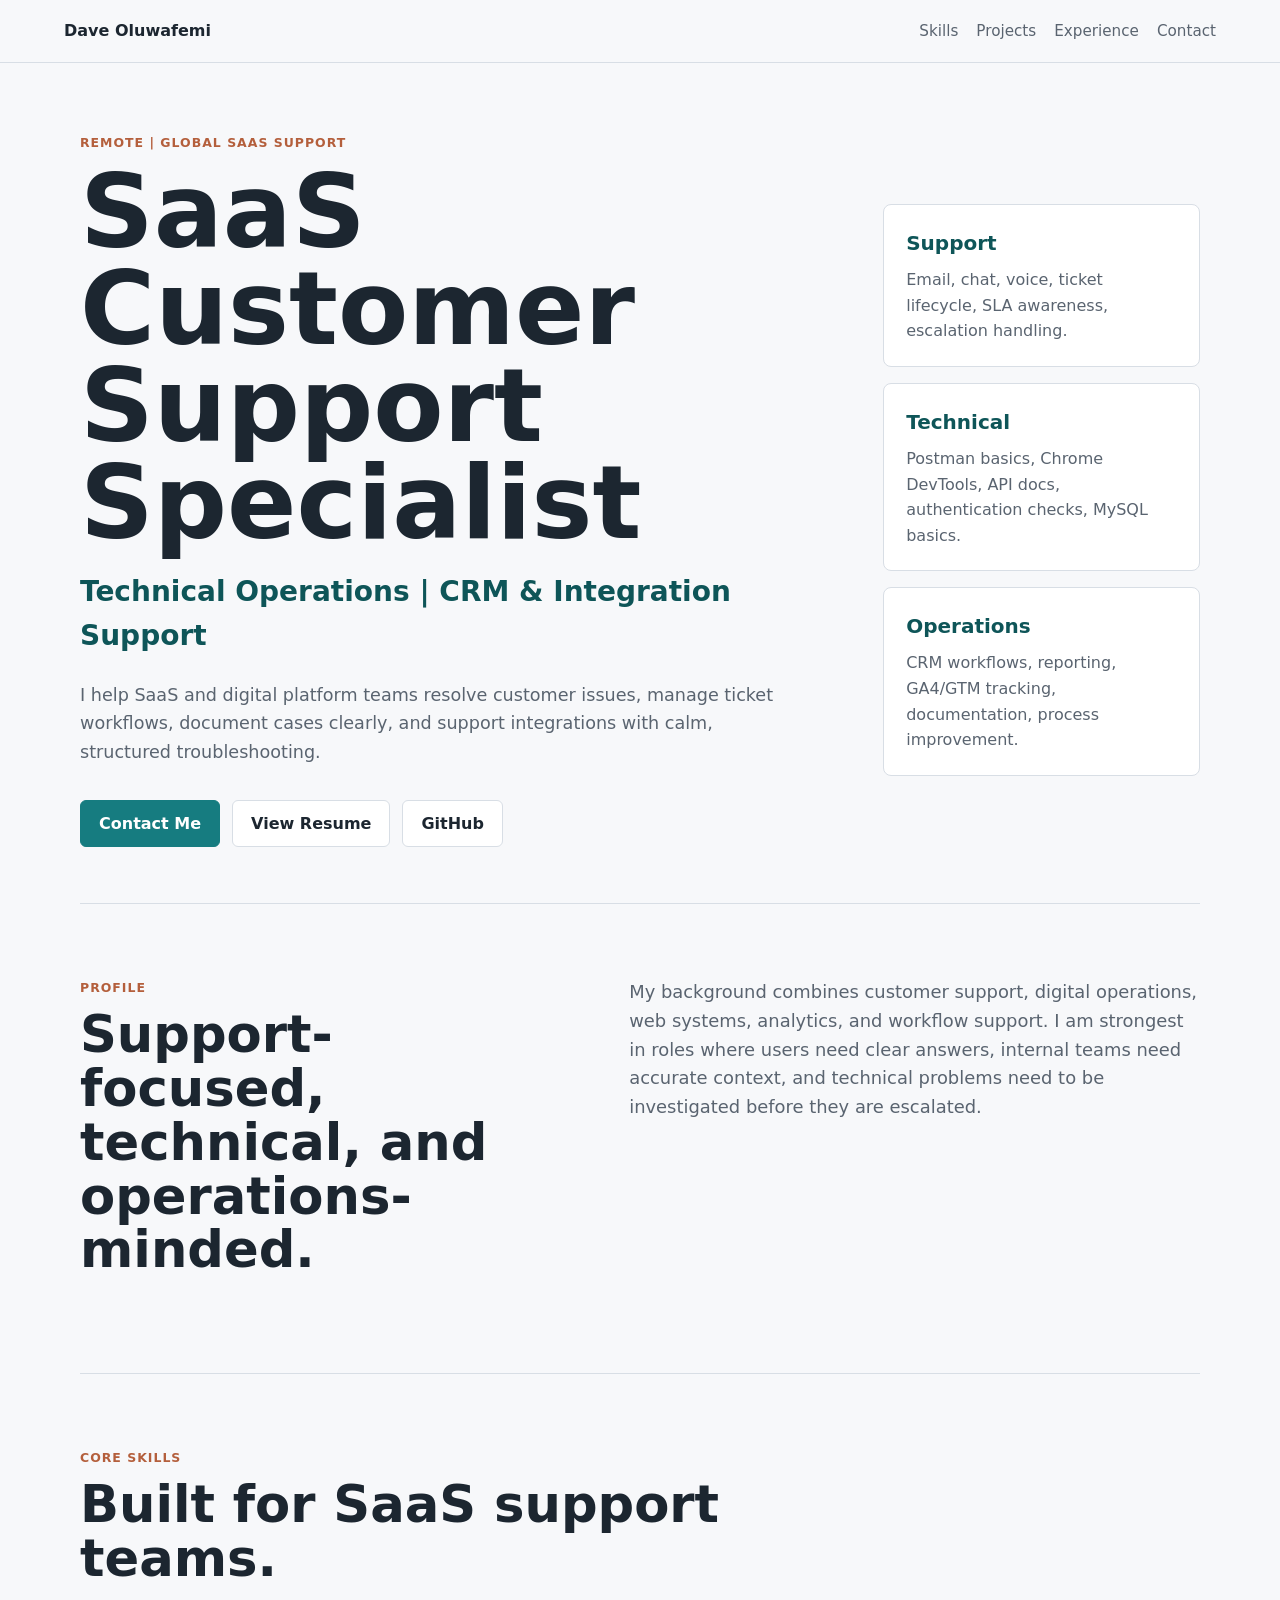
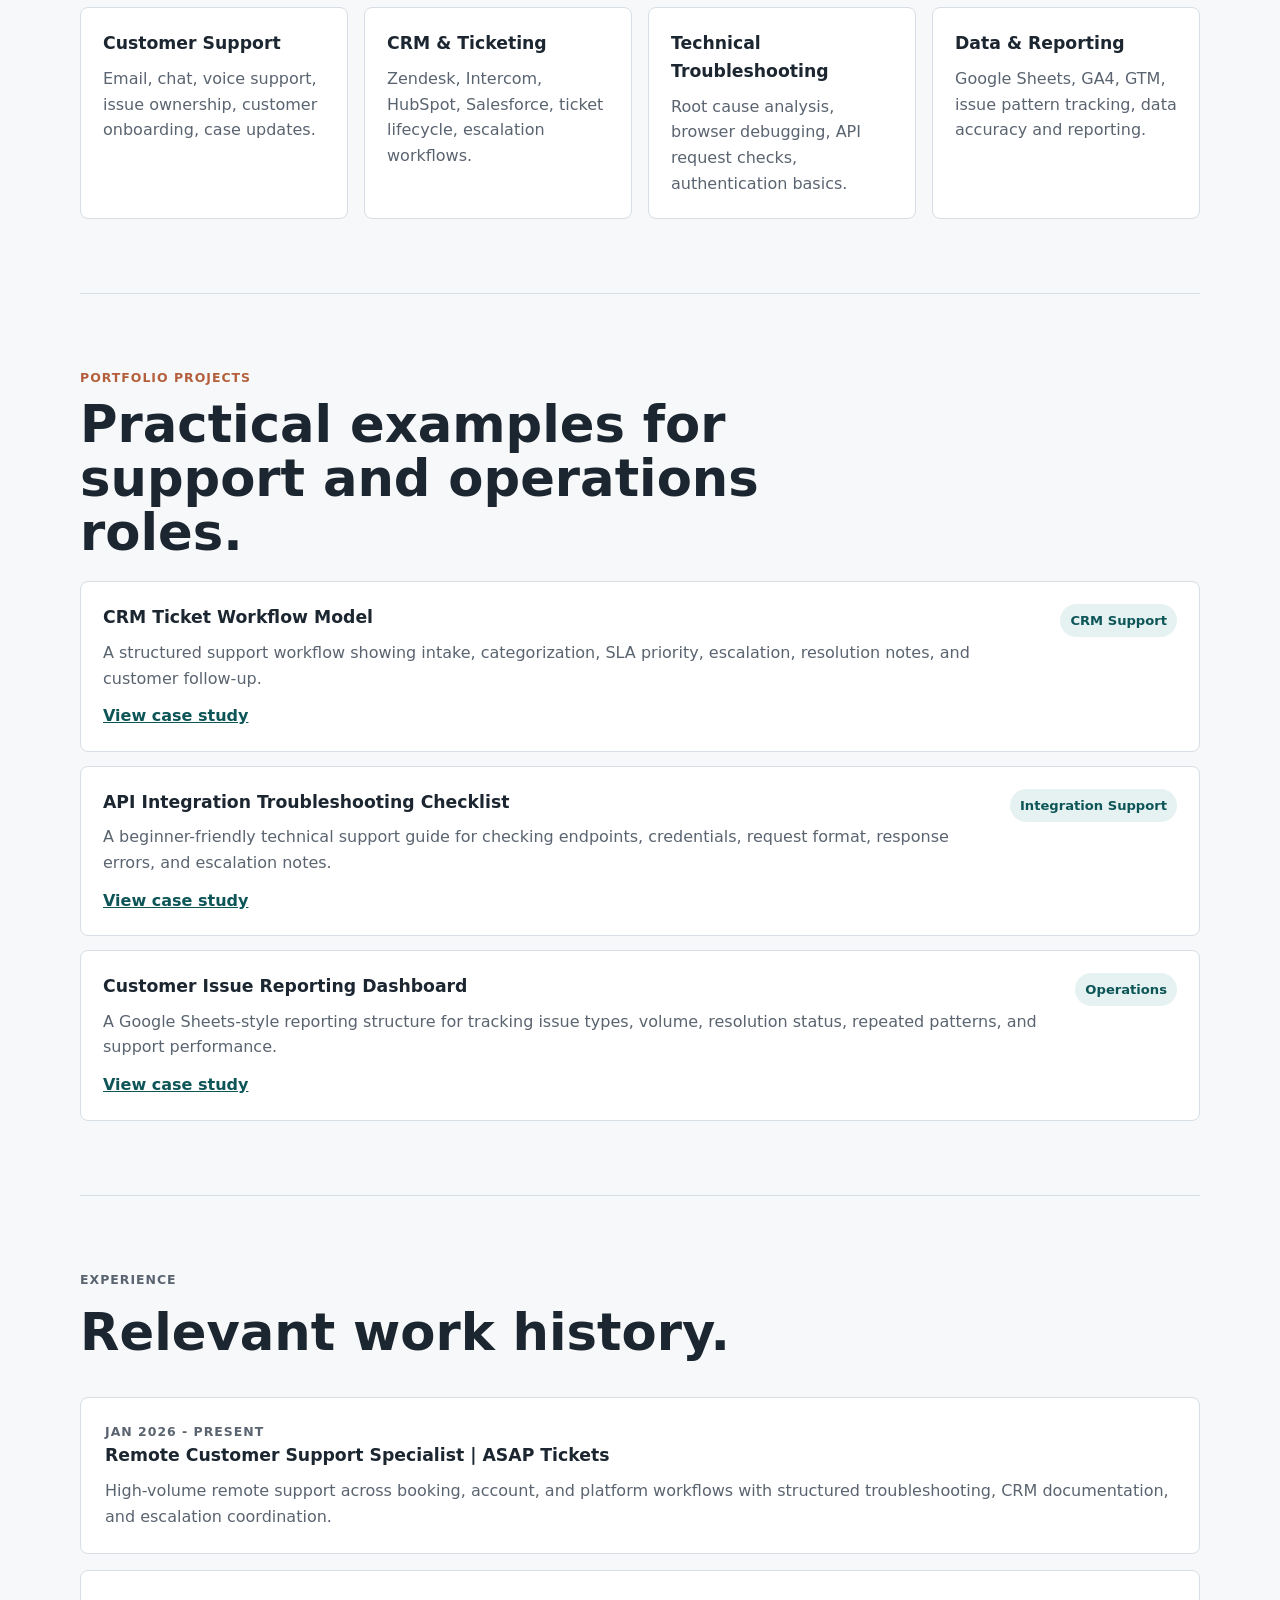
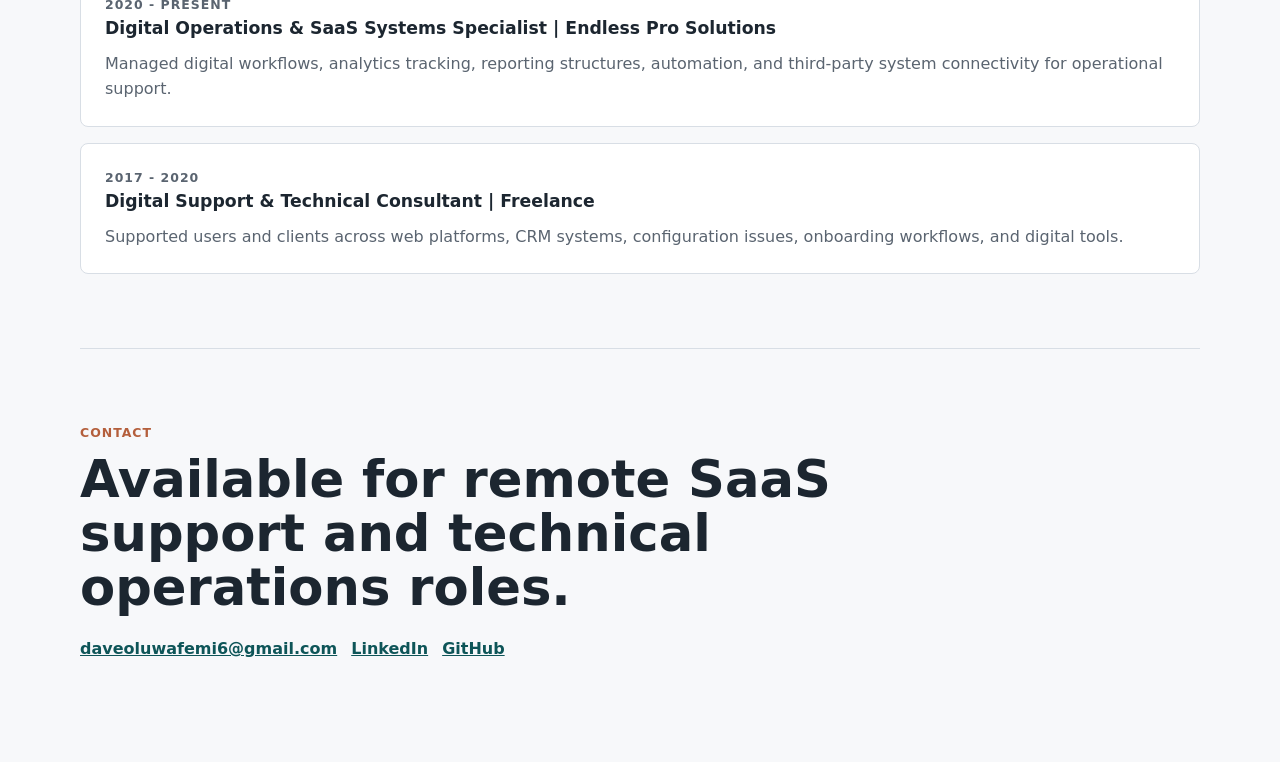
==== index.html @ 98ad69b1 "Initial SaaS support portfolio" ====
<!doctype html>
<html lang="en">
  <head>
    <meta charset="UTF-8" />
    <meta name="viewport" content="width=device-width, initial-scale=1.0" />
    <meta
      name="description"
      content="Dave Oluwafemi - SaaS Customer Support Specialist focused on technical operations, CRM workflows, and integration support."
    />
    <title>Dave Oluwafemi | SaaS Customer Support Specialist</title>
    <link rel="stylesheet" href="styles.css" />
  </head>
  <body>
    <header class="site-header">
      <a class="brand" href="#top">Dave Oluwafemi</a>
      <nav aria-label="Primary navigation">
        <a href="#skills">Skills</a>
        <a href="#projects">Projects</a>
        <a href="#experience">Experience</a>
        <a href="#contact">Contact</a>
      </nav>
    </header>

    <main id="top">
      <section class="hero">
        <div class="hero-content">
          <p class="eyebrow">Remote | Global SaaS Support</p>
          <h1>SaaS Customer Support Specialist</h1>
          <p class="headline">Technical Operations | CRM & Integration Support</p>
          <p class="intro">
            I help SaaS and digital platform teams resolve customer issues, manage ticket
            workflows, document cases clearly, and support integrations with calm,
            structured troubleshooting.
          </p>
          <div class="actions">
            <a class="button primary" href="mailto:daveoluwafemi6@gmail.com">Contact Me</a>
            <a class="button" href="assets/Dave-Oluwafemi-Resume.pdf">View Resume</a>
            <a class="button" href="https://github.com/barba4real">GitHub</a>
          </div>
        </div>
        <aside class="hero-panel" aria-label="Professional highlights">
          <div>
            <span class="metric">Support</span>
            <p>Email, chat, voice, ticket lifecycle, SLA awareness, escalation handling.</p>
          </div>
          <div>
            <span class="metric">Technical</span>
            <p>Postman basics, Chrome DevTools, API docs, authentication checks, MySQL basics.</p>
          </div>
          <div>
            <span class="metric">Operations</span>
            <p>CRM workflows, reporting, GA4/GTM tracking, documentation, process improvement.</p>
          </div>
        </aside>
      </section>

      <section class="section split" id="about">
        <div>
          <p class="section-label">Profile</p>
          <h2>Support-focused, technical, and operations-minded.</h2>
        </div>
        <p>
          My background combines customer support, digital operations, web systems, analytics,
          and workflow support. I am strongest in roles where users need clear answers,
          internal teams need accurate context, and technical problems need to be investigated
          before they are escalated.
        </p>
      </section>

      <section class="section" id="skills">
        <p class="section-label">Core Skills</p>
        <h2>Built for SaaS support teams.</h2>
        <div class="skill-grid">
          <article>
            <h3>Customer Support</h3>
            <p>Email, chat, voice support, issue ownership, customer onboarding, case updates.</p>
          </article>
          <article>
            <h3>CRM & Ticketing</h3>
            <p>Zendesk, Intercom, HubSpot, Salesforce, ticket lifecycle, escalation workflows.</p>
          </article>
          <article>
            <h3>Technical Troubleshooting</h3>
            <p>Root cause analysis, browser debugging, API request checks, authentication basics.</p>
          </article>
          <article>
            <h3>Data & Reporting</h3>
            <p>Google Sheets, GA4, GTM, issue pattern tracking, data accuracy and reporting.</p>
          </article>
        </div>
      </section>

      <section class="section" id="projects">
        <p class="section-label">Portfolio Projects</p>
        <h2>Practical examples for support and operations roles.</h2>
        <div class="project-list">
          <article>
            <div>
              <h3>CRM Ticket Workflow Model</h3>
              <p>
                A structured support workflow showing intake, categorization, SLA priority,
                escalation, resolution notes, and customer follow-up.
              </p>
              <a class="text-link" href="case-study-crm-ticket-workflow.html">View case study</a>
            </div>
            <span>CRM Support</span>
          </article>
          <article>
            <div>
              <h3>API Integration Troubleshooting Checklist</h3>
              <p>
                A beginner-friendly technical support guide for checking endpoints,
                credentials, request format, response errors, and escalation notes.
              </p>
              <a class="text-link" href="case-study-api-integration-support.html">View case study</a>
            </div>
            <span>Integration Support</span>
          </article>
          <article>
            <div>
              <h3>Customer Issue Reporting Dashboard</h3>
              <p>
                A Google Sheets-style reporting structure for tracking issue types, volume,
                resolution status, repeated patterns, and support performance.
              </p>
              <a class="text-link" href="case-study-customer-issue-dashboard.html">View case study</a>
            </div>
            <span>Operations</span>
          </article>
        </div>
      </section>

      <section class="section timeline" id="experience">
        <p class="section-label">Experience</p>
        <h2>Relevant work history.</h2>
        <article>
          <p class="date">Jan 2026 - Present</p>
          <h3>Remote Customer Support Specialist | ASAP Tickets</h3>
          <p>
            High-volume remote support across booking, account, and platform workflows with
            structured troubleshooting, CRM documentation, and escalation coordination.
          </p>
        </article>
        <article>
          <p class="date">2020 - Present</p>
          <h3>Digital Operations & SaaS Systems Specialist | Endless Pro Solutions</h3>
          <p>
            Managed digital workflows, analytics tracking, reporting structures, automation,
            and third-party system connectivity for operational support.
          </p>
        </article>
        <article>
          <p class="date">2017 - 2020</p>
          <h3>Digital Support & Technical Consultant | Freelance</h3>
          <p>
            Supported users and clients across web platforms, CRM systems, configuration
            issues, onboarding workflows, and digital tools.
          </p>
        </article>
      </section>

      <section class="section contact" id="contact">
        <p class="section-label">Contact</p>
        <h2>Available for remote SaaS support and technical operations roles.</h2>
        <div class="contact-links">
          <a href="mailto:daveoluwafemi6@gmail.com">daveoluwafemi6@gmail.com</a>
          <a href="https://linkedin.com/in/dave-oluwafemi-53b716132">LinkedIn</a>
          <a href="https://github.com/barba4real">GitHub</a>
        </div>
      </section>
    </main>
  </body>
</html>
---- styles.css ----
:root {
  --ink: #1c2630;
  --muted: #5a6470;
  --line: #d8dee5;
  --surface: #f7f8fa;
  --panel: #ffffff;
  --accent: #167c80;
  --accent-dark: #0e5558;
  --warm: #b45f3c;
}

* {
  box-sizing: border-box;
}

body {
  margin: 0;
  color: var(--ink);
  background: var(--surface);
  font-family:
    Inter, ui-sans-serif, system-ui, -apple-system, BlinkMacSystemFont, "Segoe UI",
    sans-serif;
  line-height: 1.6;
}

a {
  color: inherit;
}

.site-header {
  position: sticky;
  top: 0;
  z-index: 10;
  display: flex;
  align-items: center;
  justify-content: space-between;
  gap: 24px;
  padding: 18px clamp(20px, 5vw, 72px);
  border-bottom: 1px solid var(--line);
  background: rgba(247, 248, 250, 0.94);
  backdrop-filter: blur(12px);
}

.brand {
  font-weight: 800;
  text-decoration: none;
}

nav {
  display: flex;
  flex-wrap: wrap;
  gap: 18px;
  color: var(--muted);
  font-size: 0.95rem;
}

nav a {
  text-decoration: none;
}

main {
  width: min(1120px, calc(100% - 40px));
  margin: 0 auto;
}

.hero {
  min-height: 86vh;
  display: grid;
  grid-template-columns: minmax(0, 1.4fr) minmax(300px, 0.6fr);
  align-items: center;
  gap: clamp(28px, 5vw, 72px);
  padding: 70px 0 56px;
}

.eyebrow,
.section-label,
.date {
  margin: 0 0 10px;
  color: var(--warm);
  font-size: 0.78rem;
  font-weight: 800;
  letter-spacing: 0.08em;
  text-transform: uppercase;
}

h1,
h2,
h3,
p {
  overflow-wrap: anywhere;
}

h1 {
  max-width: 780px;
  margin: 0;
  font-size: clamp(3rem, 8vw, 6.4rem);
  line-height: 0.95;
  letter-spacing: 0;
}

h2 {
  max-width: 760px;
  margin: 0 0 22px;
  font-size: clamp(2rem, 4vw, 3.4rem);
  line-height: 1.05;
  letter-spacing: 0;
}

h3 {
  margin: 0 0 8px;
  font-size: 1.08rem;
}

.headline {
  margin: 18px 0 0;
  color: var(--accent-dark);
  font-size: clamp(1.2rem, 2.4vw, 1.75rem);
  font-weight: 800;
}

.intro {
  max-width: 720px;
  margin: 22px 0 0;
  color: var(--muted);
  font-size: 1.1rem;
}

.actions {
  display: flex;
  flex-wrap: wrap;
  gap: 12px;
  margin-top: 34px;
}

.button {
  display: inline-flex;
  min-height: 44px;
  align-items: center;
  justify-content: center;
  padding: 10px 18px;
  border: 1px solid var(--line);
  border-radius: 6px;
  background: var(--panel);
  color: var(--ink);
  font-weight: 800;
  text-decoration: none;
}

.button.primary {
  border-color: var(--accent);
  background: var(--accent);
  color: white;
}

.hero-panel {
  display: grid;
  gap: 16px;
}

.hero-panel div,
.skill-grid article,
.project-list article,
.timeline article {
  border: 1px solid var(--line);
  border-radius: 8px;
  background: var(--panel);
}

.hero-panel div {
  padding: 22px;
}

.metric {
  display: block;
  margin-bottom: 8px;
  color: var(--accent-dark);
  font-size: 1.25rem;
  font-weight: 900;
}

.hero-panel p,
.skill-grid p,
.project-list p,
.timeline p,
.section.split > p {
  margin: 0;
  color: var(--muted);
}

.section {
  padding: 74px 0;
  border-top: 1px solid var(--line);
}

.split {
  display: grid;
  grid-template-columns: minmax(0, 0.85fr) minmax(0, 1fr);
  gap: clamp(24px, 5vw, 72px);
  align-items: start;
}

.split > p {
  font-size: 1.12rem;
}

.skill-grid {
  display: grid;
  grid-template-columns: repeat(4, minmax(0, 1fr));
  gap: 16px;
}

.skill-grid article {
  min-height: 180px;
  padding: 22px;
}

.project-list {
  display: grid;
  gap: 14px;
}

.project-list article {
  display: grid;
  grid-template-columns: minmax(0, 1fr) auto;
  gap: 20px;
  align-items: start;
  padding: 22px;
}

.project-list span {
  border-radius: 999px;
  background: #e5f2f1;
  color: var(--accent-dark);
  padding: 6px 10px;
  font-size: 0.82rem;
  font-weight: 900;
  white-space: nowrap;
}

.timeline {
  display: grid;
  gap: 16px;
}

.timeline article {
  padding: 24px;
}

.contact {
  padding-bottom: 100px;
}

.contact-links {
  display: flex;
  flex-wrap: wrap;
  gap: 14px;
}

.contact-links a {
  color: var(--accent-dark);
  font-weight: 900;
}

.text-link {
  display: inline-block;
  margin-top: 12px;
  color: var(--accent-dark);
  font-weight: 900;
}

.case-hero {
  padding: 90px 0 56px;
  border-bottom: 1px solid var(--line);
}

.case-hero h1 {
  max-width: 980px;
  font-size: clamp(2.7rem, 6vw, 5.3rem);
}

.case-grid {
  display: grid;
  grid-template-columns: repeat(2, minmax(0, 1fr));
  gap: 16px;
  padding: 28px 0 74px;
}

.case-grid article,
.process article,
.checklist article {
  border: 1px solid var(--line);
  border-radius: 8px;
  background: var(--panel);
  padding: 24px;
}

.case-grid h2 {
  margin-bottom: 12px;
  font-size: 1.35rem;
  line-height: 1.2;
}

.case-grid p,
.process p,
.checklist p,
td {
  margin: 0;
  color: var(--muted);
}

ul {
  margin: 0;
  padding-left: 20px;
  color: var(--muted);
}

.process,
.checklist {
  display: grid;
  grid-template-columns: repeat(5, minmax(0, 1fr));
  gap: 14px;
}

.checklist {
  grid-template-columns: repeat(3, minmax(0, 1fr));
}

.process span {
  display: inline-flex;
  width: 38px;
  height: 38px;
  align-items: center;
  justify-content: center;
  margin-bottom: 18px;
  border-radius: 50%;
  background: #e5f2f1;
  color: var(--accent-dark);
  font-weight: 900;
}

.table-wrap {
  overflow-x: auto;
  border: 1px solid var(--line);
  border-radius: 8px;
  background: var(--panel);
}

table {
  width: 100%;
  min-width: 620px;
  border-collapse: collapse;
}

th,
td {
  padding: 16px 18px;
  text-align: left;
  border-bottom: 1px solid var(--line);
  vertical-align: top;
}

th {
  color: var(--ink);
  font-size: 0.86rem;
  letter-spacing: 0.08em;
  text-transform: uppercase;
}

tr:last-child td {
  border-bottom: 0;
}

@media (max-width: 860px) {
  .site-header {
    align-items: flex-start;
    flex-direction: column;
  }

  .hero,
  .split {
    grid-template-columns: 1fr;
  }

  .hero {
    min-height: auto;
  }

  .skill-grid {
    grid-template-columns: repeat(2, minmax(0, 1fr));
  }

  .case-grid,
  .process,
  .checklist {
    grid-template-columns: 1fr;
  }
}

@media (max-width: 560px) {
  main {
    width: min(100% - 28px, 1120px);
  }

  h1 {
    font-size: 3.1rem;
  }

  .skill-grid,
  .project-list article {
    grid-template-columns: 1fr;
  }

  .project-list span {
    width: fit-content;
  }
}
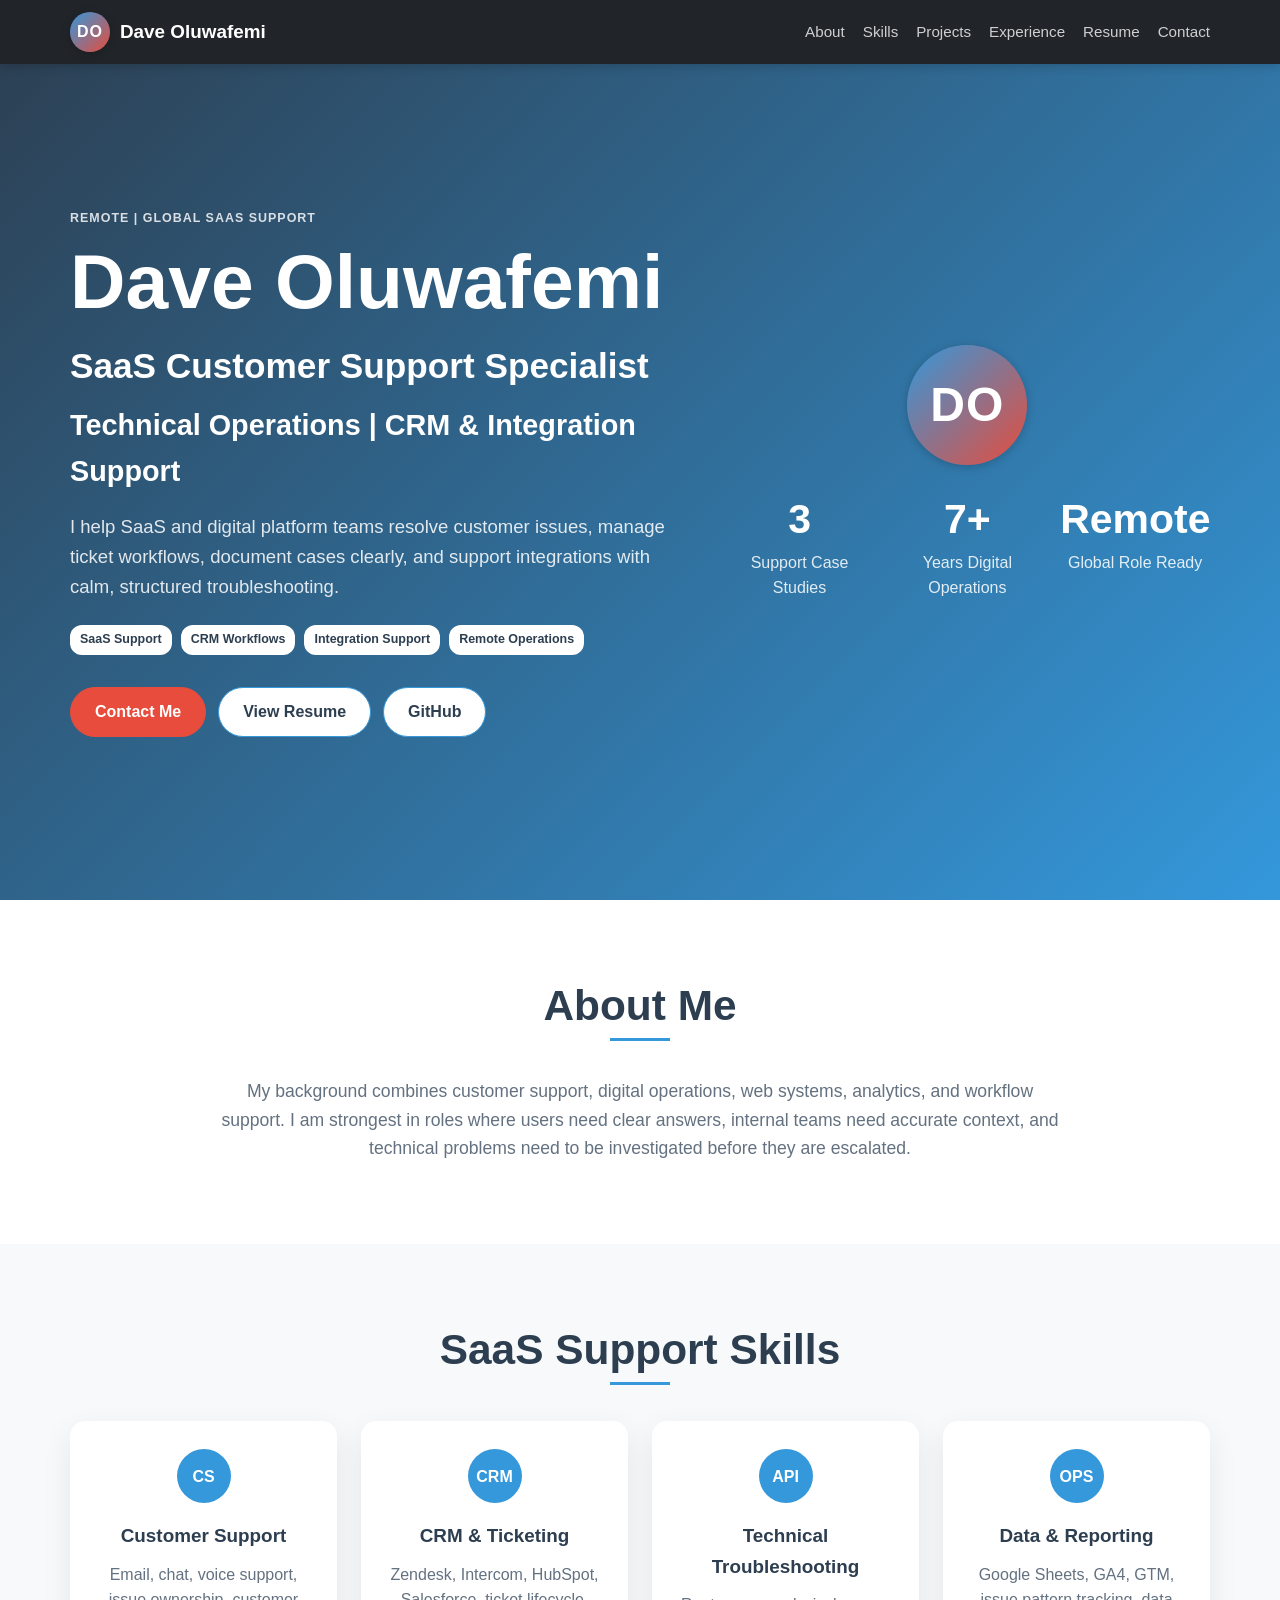
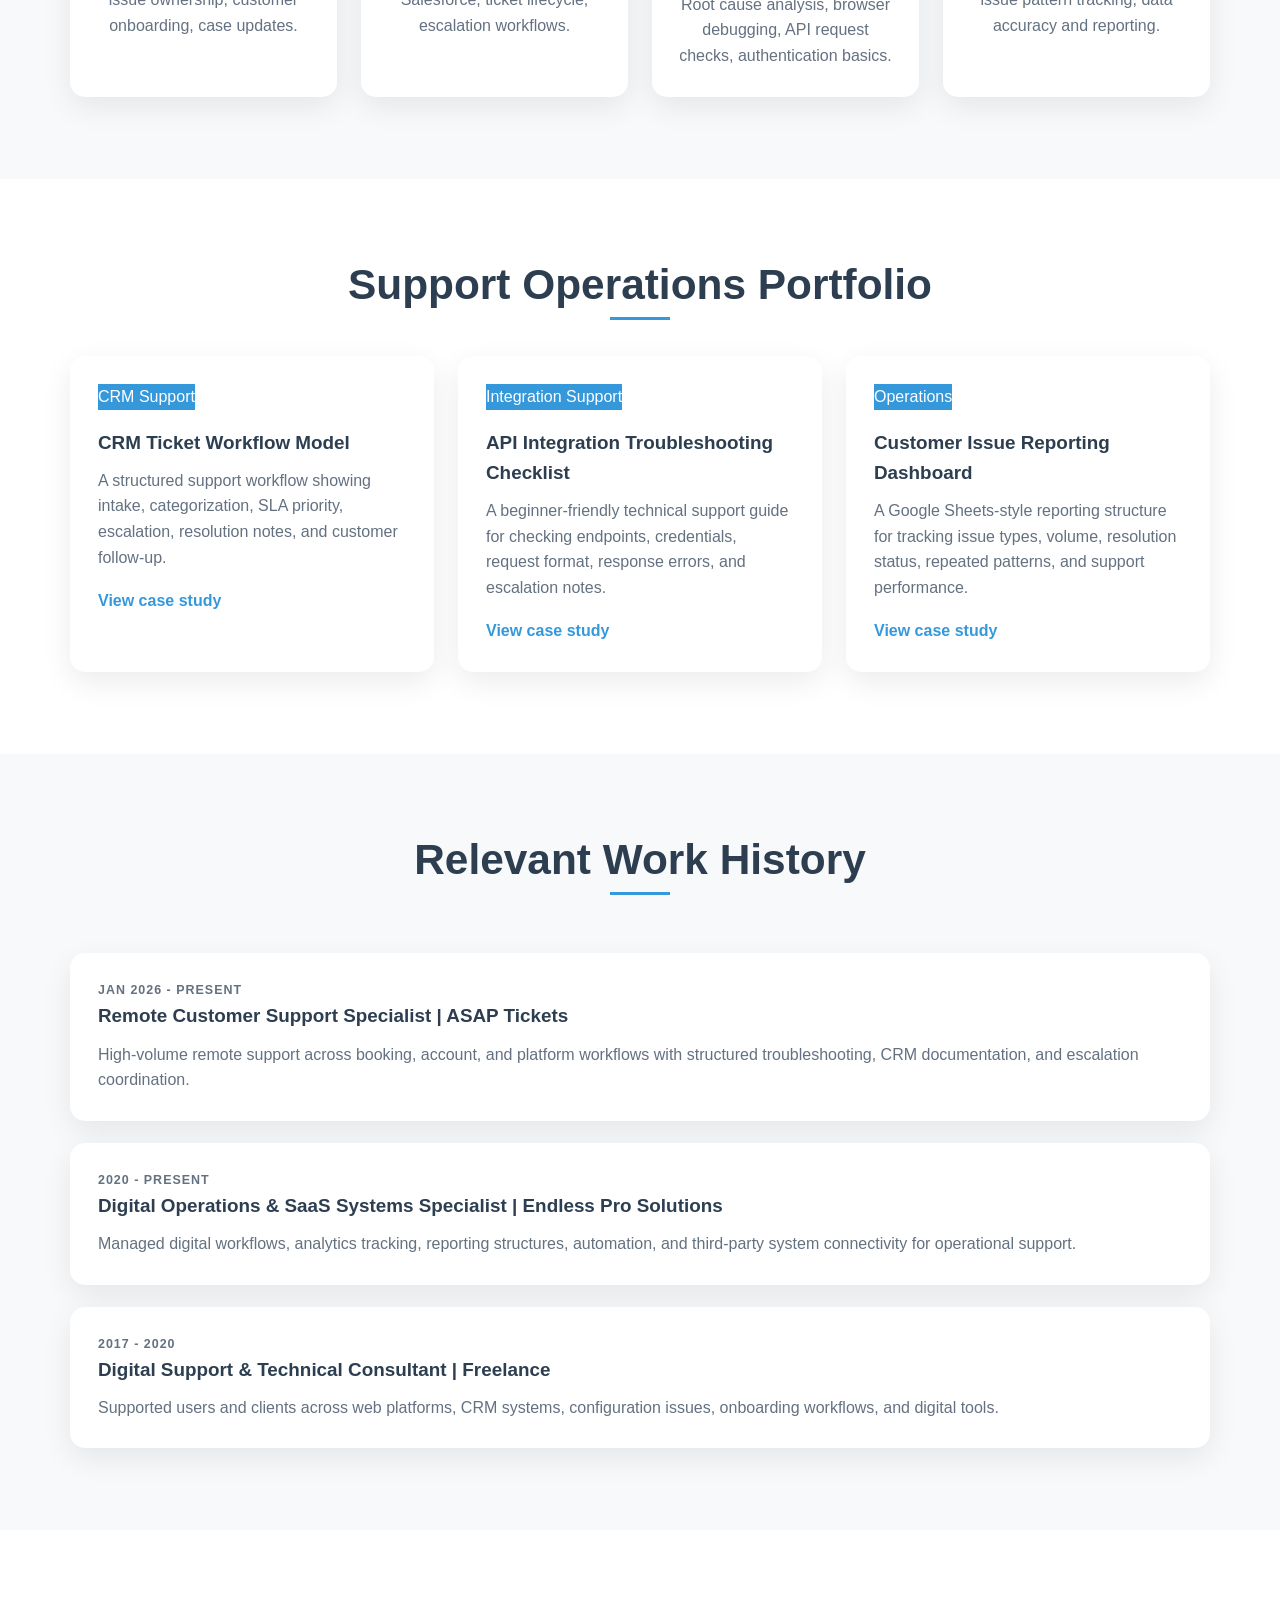
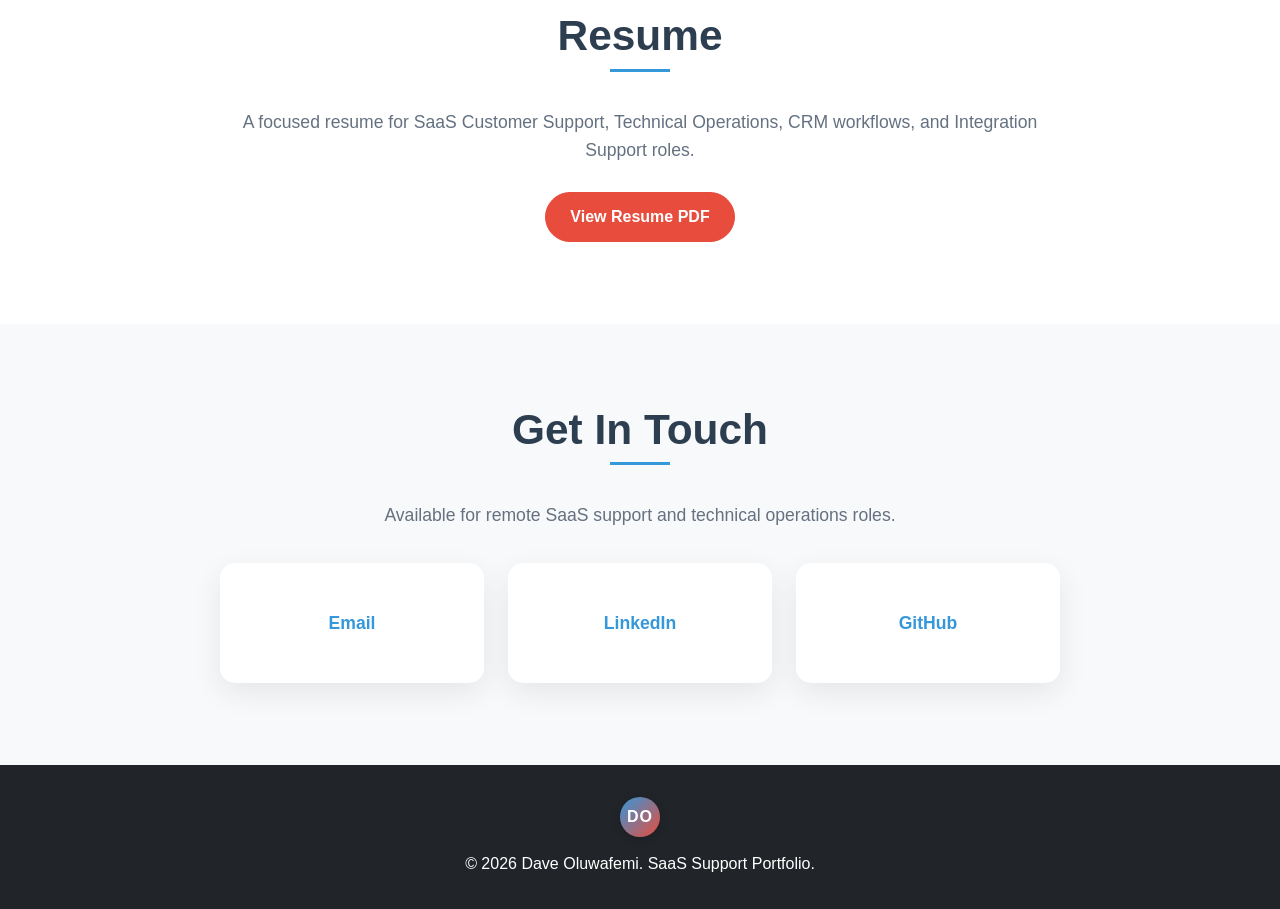
==== commit 11fbdfae: "Match SaaS portfolio visual layout to main portfolio" ====
--- a/index.html
+++ b/index.html
@@ -12,11 +12,16 @@
   </head>
   <body>
     <header class="site-header">
-      <a class="brand" href="#top">Dave Oluwafemi</a>
+      <a class="brand" href="#top">
+        <span class="logo-circle">DO</span>
+        <span>Dave Oluwafemi</span>
+      </a>
       <nav aria-label="Primary navigation">
+        <a href="#about">About</a>
         <a href="#skills">Skills</a>
         <a href="#projects">Projects</a>
         <a href="#experience">Experience</a>
+        <a href="#resume">Resume</a>
         <a href="#contact">Contact</a>
       </nav>
     </header>
@@ -25,13 +30,20 @@
       <section class="hero">
         <div class="hero-content">
           <p class="eyebrow">Remote | Global SaaS Support</p>
-          <h1>SaaS Customer Support Specialist</h1>
-          <p class="headline">Technical Operations | CRM & Integration Support</p>
+          <h1>Dave Oluwafemi</h1>
+          <p class="headline">SaaS Customer Support Specialist</p>
+          <h2>Technical Operations | CRM & Integration Support</h2>
           <p class="intro">
             I help SaaS and digital platform teams resolve customer issues, manage ticket
             workflows, document cases clearly, and support integrations with calm,
             structured troubleshooting.
           </p>
+          <div class="hero-badges" aria-label="Primary role keywords">
+            <span>SaaS Support</span>
+            <span>CRM Workflows</span>
+            <span>Integration Support</span>
+            <span>Remote Operations</span>
+          </div>
           <div class="actions">
             <a class="button primary" href="mailto:daveoluwafemi6@gmail.com">Contact Me</a>
             <a class="button" href="assets/Dave-Oluwafemi-Resume.pdf">View Resume</a>
@@ -39,25 +51,27 @@
           </div>
         </div>
         <aside class="hero-panel" aria-label="Professional highlights">
-          <div>
-            <span class="metric">Support</span>
-            <p>Email, chat, voice, ticket lifecycle, SLA awareness, escalation handling.</p>
-          </div>
-          <div>
-            <span class="metric">Technical</span>
-            <p>Postman basics, Chrome DevTools, API docs, authentication checks, MySQL basics.</p>
-          </div>
-          <div>
-            <span class="metric">Operations</span>
-            <p>CRM workflows, reporting, GA4/GTM tracking, documentation, process improvement.</p>
+          <div class="hero-logo">DO</div>
+          <div class="stats-grid">
+            <div>
+              <span class="metric">3</span>
+              <p>Support Case Studies</p>
+            </div>
+            <div>
+              <span class="metric">7+</span>
+              <p>Years Digital Operations</p>
+            </div>
+            <div>
+              <span class="metric">Remote</span>
+              <p>Global Role Ready</p>
+            </div>
           </div>
         </aside>
       </section>
 
       <section class="section split" id="about">
         <div>
-          <p class="section-label">Profile</p>
-          <h2>Support-focused, technical, and operations-minded.</h2>
+          <h2 class="section-title">About Me</h2>
         </div>
         <p>
           My background combines customer support, digital operations, web systems, analytics,
@@ -68,22 +82,25 @@
       </section>
 
       <section class="section" id="skills">
-        <p class="section-label">Core Skills</p>
-        <h2>Built for SaaS support teams.</h2>
+        <h2 class="section-title">SaaS Support Skills</h2>
         <div class="skill-grid">
           <article>
+            <span class="skill-icon">CS</span>
             <h3>Customer Support</h3>
             <p>Email, chat, voice support, issue ownership, customer onboarding, case updates.</p>
           </article>
           <article>
+            <span class="skill-icon">CRM</span>
             <h3>CRM & Ticketing</h3>
             <p>Zendesk, Intercom, HubSpot, Salesforce, ticket lifecycle, escalation workflows.</p>
           </article>
           <article>
+            <span class="skill-icon">API</span>
             <h3>Technical Troubleshooting</h3>
             <p>Root cause analysis, browser debugging, API request checks, authentication basics.</p>
           </article>
           <article>
+            <span class="skill-icon">OPS</span>
             <h3>Data & Reporting</h3>
             <p>Google Sheets, GA4, GTM, issue pattern tracking, data accuracy and reporting.</p>
           </article>
@@ -91,8 +108,7 @@
       </section>
 
       <section class="section" id="projects">
-        <p class="section-label">Portfolio Projects</p>
-        <h2>Practical examples for support and operations roles.</h2>
+        <h2 class="section-title">Support Operations Portfolio</h2>
         <div class="project-list">
           <article>
             <div>
@@ -131,8 +147,7 @@
       </section>
 
       <section class="section timeline" id="experience">
-        <p class="section-label">Experience</p>
-        <h2>Relevant work history.</h2>
+        <h2 class="section-title">Relevant Work History</h2>
         <article>
           <p class="date">Jan 2026 - Present</p>
           <h3>Remote Customer Support Specialist | ASAP Tickets</h3>
@@ -159,15 +174,29 @@
         </article>
       </section>
 
+      <section class="section resume" id="resume">
+        <h2 class="section-title">Resume</h2>
+        <p>
+          A focused resume for SaaS Customer Support, Technical Operations, CRM workflows,
+          and Integration Support roles.
+        </p>
+        <a class="button primary" href="assets/Dave-Oluwafemi-Resume.pdf">View Resume PDF</a>
+      </section>
+
       <section class="section contact" id="contact">
-        <p class="section-label">Contact</p>
-        <h2>Available for remote SaaS support and technical operations roles.</h2>
+        <h2 class="section-title">Get In Touch</h2>
+        <p>Available for remote SaaS support and technical operations roles.</p>
         <div class="contact-links">
-          <a href="mailto:daveoluwafemi6@gmail.com">daveoluwafemi6@gmail.com</a>
+          <a href="mailto:daveoluwafemi6@gmail.com">Email</a>
           <a href="https://linkedin.com/in/dave-oluwafemi-53b716132">LinkedIn</a>
           <a href="https://github.com/barba4real">GitHub</a>
         </div>
       </section>
     </main>
+
+    <footer class="site-footer">
+      <span class="logo-circle">DO</span>
+      <p>&copy; 2026 Dave Oluwafemi. SaaS Support Portfolio.</p>
+    </footer>
   </body>
 </html>
--- a/styles.css
+++ b/styles.css
@@ -1,25 +1,28 @@
 :root {
-  --ink: #1c2630;
-  --muted: #5a6470;
-  --line: #d8dee5;
-  --surface: #f7f8fa;
-  --panel: #ffffff;
-  --accent: #167c80;
-  --accent-dark: #0e5558;
-  --warm: #b45f3c;
+  --primary-color: #2c3e50;
+  --secondary-color: #3498db;
+  --accent-color: #e74c3c;
+  --text-color: #2c3e50;
+  --muted: #647180;
+  --bg-light: #f8f9fa;
+  --white: #ffffff;
+  --line: #e7eaef;
+  --shadow: 0 10px 30px rgba(0, 0, 0, 0.08);
 }
 
 * {
   box-sizing: border-box;
 }
 
+html {
+  scroll-behavior: smooth;
+}
+
 body {
   margin: 0;
-  color: var(--ink);
-  background: var(--surface);
-  font-family:
-    Inter, ui-sans-serif, system-ui, -apple-system, BlinkMacSystemFont, "Segoe UI",
-    sans-serif;
+  color: var(--text-color);
+  background: var(--white);
+  font-family: "Segoe UI", Tahoma, Geneva, Verdana, sans-serif;
   line-height: 1.6;
 }
 
@@ -27,279 +30,338 @@
   color: inherit;
 }
 
+h1,
+h2,
+h3,
+p {
+  overflow-wrap: anywhere;
+}
+
 .site-header {
-  position: sticky;
+  position: fixed;
   top: 0;
+  right: 0;
+  left: 0;
   z-index: 10;
   display: flex;
   align-items: center;
   justify-content: space-between;
   gap: 24px;
-  padding: 18px clamp(20px, 5vw, 72px);
-  border-bottom: 1px solid var(--line);
-  background: rgba(247, 248, 250, 0.94);
-  backdrop-filter: blur(12px);
+  padding: 12px max(24px, calc((100vw - 1140px) / 2));
+  background: #212529;
+  color: var(--white);
+  box-shadow: 0 2px 10px rgba(0, 0, 0, 0.18);
 }
 
 .brand {
+  display: inline-flex;
+  align-items: center;
+  gap: 10px;
+  color: var(--white);
+  font-size: 1.18rem;
   font-weight: 800;
   text-decoration: none;
+}
+
+.logo-circle,
+.hero-logo {
+  display: inline-flex;
+  align-items: center;
+  justify-content: center;
+  border-radius: 50%;
+  background: linear-gradient(135deg, var(--secondary-color), var(--accent-color));
+  color: var(--white);
+  font-weight: 900;
+  letter-spacing: 1px;
+  box-shadow: 0 2px 10px rgba(0, 0, 0, 0.2);
+}
+
+.logo-circle {
+  width: 40px;
+  height: 40px;
+  font-size: 16px;
 }
 
 nav {
   display: flex;
   flex-wrap: wrap;
+  justify-content: flex-end;
   gap: 18px;
-  color: var(--muted);
   font-size: 0.95rem;
 }
 
 nav a {
+  color: rgba(255, 255, 255, 0.78);
   text-decoration: none;
 }
 
+nav a:hover {
+  color: var(--white);
+}
+
 main {
-  width: min(1120px, calc(100% - 40px));
-  margin: 0 auto;
+  width: 100%;
 }
 
 .hero {
-  min-height: 86vh;
-  display: grid;
-  grid-template-columns: minmax(0, 1.4fr) minmax(300px, 0.6fr);
+  min-height: 100vh;
+  display: grid;
+  grid-template-columns: minmax(0, 1fr) minmax(300px, 0.8fr);
   align-items: center;
-  gap: clamp(28px, 5vw, 72px);
-  padding: 70px 0 56px;
+  gap: 48px;
+  padding: 118px max(24px, calc((100vw - 1140px) / 2)) 72px;
+  background: linear-gradient(135deg, var(--primary-color) 0%, var(--secondary-color) 100%);
+  color: var(--white);
 }
 
 .eyebrow,
 .section-label,
 .date {
-  margin: 0 0 10px;
-  color: var(--warm);
+  margin: 0 0 12px;
+  color: var(--secondary-color);
   font-size: 0.78rem;
   font-weight: 800;
   letter-spacing: 0.08em;
   text-transform: uppercase;
 }
 
-h1,
-h2,
-h3,
-p {
-  overflow-wrap: anywhere;
+.hero .eyebrow {
+  color: rgba(255, 255, 255, 0.82);
 }
 
 h1 {
-  max-width: 780px;
-  margin: 0;
-  font-size: clamp(3rem, 8vw, 6.4rem);
-  line-height: 0.95;
-  letter-spacing: 0;
-}
-
-h2 {
   max-width: 760px;
-  margin: 0 0 22px;
-  font-size: clamp(2rem, 4vw, 3.4rem);
+  margin: 0 0 16px;
+  font-size: clamp(2.8rem, 6vw, 4.8rem);
   line-height: 1.05;
   letter-spacing: 0;
 }
 
-h3 {
+.hero h2 {
+  margin: 0 0 18px;
+  color: var(--white);
+  font-size: clamp(1.25rem, 2.5vw, 1.8rem);
+  font-weight: 650;
+}
+
+.headline {
   margin: 0 0 8px;
-  font-size: 1.08rem;
-}
-
-.headline {
-  margin: 18px 0 0;
-  color: var(--accent-dark);
-  font-size: clamp(1.2rem, 2.4vw, 1.75rem);
+  color: var(--white);
+  font-size: clamp(1.45rem, 3vw, 2.2rem);
   font-weight: 800;
 }
 
 .intro {
-  max-width: 720px;
-  margin: 22px 0 0;
-  color: var(--muted);
-  font-size: 1.1rem;
+  max-width: 690px;
+  margin: 0;
+  color: rgba(255, 255, 255, 0.86);
+  font-size: 1.16rem;
+}
+
+.hero-badges {
+  display: flex;
+  flex-wrap: wrap;
+  gap: 9px;
+  margin-top: 24px;
+}
+
+.hero-badges span,
+.tech-badge {
+  display: inline-block;
+  padding: 5px 10px;
+  border-radius: 12px;
+  font-size: 0.78rem;
+  font-weight: 700;
+  white-space: nowrap;
+}
+
+.hero-badges span {
+  background: var(--white);
+  color: var(--primary-color);
 }
 
 .actions {
   display: flex;
   flex-wrap: wrap;
   gap: 12px;
-  margin-top: 34px;
+  margin-top: 32px;
 }
 
 .button {
   display: inline-flex;
-  min-height: 44px;
+  min-height: 48px;
   align-items: center;
   justify-content: center;
-  padding: 10px 18px;
-  border: 1px solid var(--line);
-  border-radius: 6px;
-  background: var(--panel);
-  color: var(--ink);
+  padding: 11px 24px;
+  border: 1px solid var(--secondary-color);
+  border-radius: 25px;
+  background: var(--white);
+  color: var(--primary-color);
   font-weight: 800;
   text-decoration: none;
+  transition:
+    transform 0.25s ease,
+    background 0.25s ease,
+    color 0.25s ease;
+}
+
+.button:hover {
+  transform: translateY(-2px);
 }
 
 .button.primary {
-  border-color: var(--accent);
-  background: var(--accent);
-  color: white;
+  border-color: var(--accent-color);
+  background: var(--accent-color);
+  color: var(--white);
+}
+
+.button.primary:hover {
+  background: #c0392b;
 }
 
 .hero-panel {
-  display: grid;
-  gap: 16px;
-}
-
-.hero-panel div,
+  text-align: center;
+}
+
+.hero-logo {
+  width: 120px;
+  height: 120px;
+  margin: 0 auto 34px;
+  font-size: 48px;
+  animation: logoFloat 3s ease-in-out infinite;
+}
+
+@keyframes logoFloat {
+  0%,
+  100% {
+    transform: translateY(0);
+  }
+
+  50% {
+    transform: translateY(-10px);
+  }
+}
+
+.stats-grid {
+  display: grid;
+  grid-template-columns: repeat(3, minmax(0, 1fr));
+  gap: 18px;
+}
+
+.stats-grid div {
+  color: rgba(255, 255, 255, 0.86);
+}
+
+.metric {
+  display: block;
+  color: var(--white);
+  font-size: clamp(1.8rem, 3.2vw, 2.8rem);
+  font-weight: 900;
+  line-height: 1;
+}
+
+.stats-grid p {
+  margin: 10px 0 0;
+}
+
+.section {
+  padding: 82px max(24px, calc((100vw - 1140px) / 2));
+}
+
+.section:nth-of-type(odd) {
+  background: var(--bg-light);
+}
+
+.section-title {
+  position: relative;
+  margin: 0 auto 48px;
+  text-align: center;
+  font-size: clamp(2rem, 4vw, 2.65rem);
+  line-height: 1.12;
+}
+
+.section-title::after {
+  content: "";
+  position: absolute;
+  bottom: -12px;
+  left: 50%;
+  width: 60px;
+  height: 3px;
+  background: var(--secondary-color);
+  transform: translateX(-50%);
+}
+
+.split {
+  display: block;
+}
+
+.split > p,
+.resume p,
+.contact p {
+  max-width: 850px;
+  margin: 0 auto;
+  color: var(--muted);
+  text-align: center;
+  font-size: 1.1rem;
+}
+
+.skill-grid {
+  display: grid;
+  grid-template-columns: repeat(4, minmax(0, 1fr));
+  gap: 24px;
+}
+
 .skill-grid article,
 .project-list article,
-.timeline article {
-  border: 1px solid var(--line);
-  border-radius: 8px;
-  background: var(--panel);
-}
-
-.hero-panel div {
-  padding: 22px;
-}
-
-.metric {
-  display: block;
-  margin-bottom: 8px;
-  color: var(--accent-dark);
-  font-size: 1.25rem;
+.timeline article,
+.case-grid article,
+.process article,
+.checklist article {
+  height: 100%;
+  border: 0;
+  border-radius: 15px;
+  background: var(--white);
+  box-shadow: var(--shadow);
+  transition:
+    transform 0.3s ease,
+    box-shadow 0.3s ease;
+}
+
+.skill-grid article:hover,
+.project-list article:hover,
+.timeline article:hover {
+  transform: translateY(-10px);
+  box-shadow: 0 20px 40px rgba(0, 0, 0, 0.1);
+}
+
+.skill-grid article {
+  min-height: 230px;
+  padding: 28px 22px;
+  text-align: center;
+}
+
+.skill-icon {
+  display: inline-flex;
+  min-width: 54px;
+  height: 54px;
+  align-items: center;
+  justify-content: center;
+  margin-bottom: 18px;
+  border-radius: 50%;
+  background: var(--secondary-color);
+  color: var(--white);
   font-weight: 900;
 }
 
-.hero-panel p,
+h3 {
+  margin: 0 0 10px;
+  color: var(--text-color);
+  font-size: 1.18rem;
+}
+
 .skill-grid p,
 .project-list p,
 .timeline p,
-.section.split > p {
-  margin: 0;
-  color: var(--muted);
-}
-
-.section {
-  padding: 74px 0;
-  border-top: 1px solid var(--line);
-}
-
-.split {
-  display: grid;
-  grid-template-columns: minmax(0, 0.85fr) minmax(0, 1fr);
-  gap: clamp(24px, 5vw, 72px);
-  align-items: start;
-}
-
-.split > p {
-  font-size: 1.12rem;
-}
-
-.skill-grid {
-  display: grid;
-  grid-template-columns: repeat(4, minmax(0, 1fr));
-  gap: 16px;
-}
-
-.skill-grid article {
-  min-height: 180px;
-  padding: 22px;
-}
-
-.project-list {
-  display: grid;
-  gap: 14px;
-}
-
-.project-list article {
-  display: grid;
-  grid-template-columns: minmax(0, 1fr) auto;
-  gap: 20px;
-  align-items: start;
-  padding: 22px;
-}
-
-.project-list span {
-  border-radius: 999px;
-  background: #e5f2f1;
-  color: var(--accent-dark);
-  padding: 6px 10px;
-  font-size: 0.82rem;
-  font-weight: 900;
-  white-space: nowrap;
-}
-
-.timeline {
-  display: grid;
-  gap: 16px;
-}
-
-.timeline article {
-  padding: 24px;
-}
-
-.contact {
-  padding-bottom: 100px;
-}
-
-.contact-links {
-  display: flex;
-  flex-wrap: wrap;
-  gap: 14px;
-}
-
-.contact-links a {
-  color: var(--accent-dark);
-  font-weight: 900;
-}
-
-.text-link {
-  display: inline-block;
-  margin-top: 12px;
-  color: var(--accent-dark);
-  font-weight: 900;
-}
-
-.case-hero {
-  padding: 90px 0 56px;
-  border-bottom: 1px solid var(--line);
-}
-
-.case-hero h1 {
-  max-width: 980px;
-  font-size: clamp(2.7rem, 6vw, 5.3rem);
-}
-
-.case-grid {
-  display: grid;
-  grid-template-columns: repeat(2, minmax(0, 1fr));
-  gap: 16px;
-  padding: 28px 0 74px;
-}
-
-.case-grid article,
-.process article,
-.checklist article {
-  border: 1px solid var(--line);
-  border-radius: 8px;
-  background: var(--panel);
-  padding: 24px;
-}
-
-.case-grid h2 {
-  margin-bottom: 12px;
-  font-size: 1.35rem;
-  line-height: 1.2;
-}
-
 .case-grid p,
 .process p,
 .checklist p,
@@ -308,6 +370,141 @@
   color: var(--muted);
 }
 
+.project-list {
+  display: grid;
+  grid-template-columns: repeat(3, minmax(0, 1fr));
+  gap: 24px;
+}
+
+.project-list article {
+  position: relative;
+  display: flex;
+  flex-direction: column-reverse;
+  justify-content: flex-end;
+  gap: 18px;
+  min-height: 310px;
+  padding: 28px;
+}
+
+.project-list span,
+.tech-badge {
+  width: fit-content;
+  background: var(--secondary-color);
+  color: var(--white);
+}
+
+.text-link {
+  display: inline-block;
+  margin-top: 18px;
+  color: var(--secondary-color);
+  font-weight: 800;
+  text-decoration: none;
+}
+
+.text-link:hover {
+  text-decoration: underline;
+}
+
+.timeline {
+  display: grid;
+  gap: 22px;
+}
+
+.timeline article {
+  padding: 28px;
+}
+
+.date {
+  color: var(--secondary-color);
+}
+
+.resume {
+  text-align: center;
+}
+
+.resume .button {
+  margin-top: 28px;
+}
+
+.contact {
+  text-align: center;
+}
+
+.contact-links {
+  display: grid;
+  grid-template-columns: repeat(3, minmax(0, 1fr));
+  gap: 24px;
+  max-width: 840px;
+  margin: 34px auto 0;
+}
+
+.contact-links a {
+  display: grid;
+  min-height: 120px;
+  place-items: center;
+  border-radius: 15px;
+  background: var(--white);
+  color: var(--secondary-color);
+  box-shadow: var(--shadow);
+  font-size: 1.1rem;
+  font-weight: 800;
+  text-decoration: none;
+}
+
+.site-footer {
+  display: grid;
+  justify-items: center;
+  gap: 14px;
+  padding: 32px 24px;
+  background: #212529;
+  color: var(--white);
+  text-align: center;
+}
+
+.site-footer p {
+  margin: 0;
+}
+
+.case-hero {
+  padding: 140px max(24px, calc((100vw - 1140px) / 2)) 70px;
+  background: linear-gradient(135deg, var(--primary-color) 0%, var(--secondary-color) 100%);
+  color: var(--white);
+  text-align: center;
+}
+
+.case-hero .eyebrow {
+  color: rgba(255, 255, 255, 0.82);
+}
+
+.case-hero h1 {
+  max-width: 980px;
+  margin: 0 auto 22px;
+  font-size: clamp(2.4rem, 5vw, 4.3rem);
+}
+
+.case-hero .intro {
+  margin: 0 auto;
+}
+
+.case-grid {
+  display: grid;
+  grid-template-columns: repeat(2, minmax(0, 1fr));
+  gap: 24px;
+  padding: 56px max(24px, calc((100vw - 1140px) / 2)) 82px;
+  background: var(--bg-light);
+}
+
+.case-grid article,
+.process article,
+.checklist article {
+  padding: 28px;
+}
+
+.case-grid h2 {
+  margin: 0 0 14px;
+  font-size: 1.35rem;
+}
+
 ul {
   margin: 0;
   padding-left: 20px;
@@ -318,7 +515,7 @@
 .checklist {
   display: grid;
   grid-template-columns: repeat(5, minmax(0, 1fr));
-  gap: 14px;
+  gap: 18px;
 }
 
 .checklist {
@@ -327,22 +524,22 @@
 
 .process span {
   display: inline-flex;
-  width: 38px;
-  height: 38px;
+  width: 42px;
+  height: 42px;
   align-items: center;
   justify-content: center;
   margin-bottom: 18px;
   border-radius: 50%;
-  background: #e5f2f1;
-  color: var(--accent-dark);
+  background: var(--secondary-color);
+  color: var(--white);
   font-weight: 900;
 }
 
 .table-wrap {
   overflow-x: auto;
-  border: 1px solid var(--line);
-  border-radius: 8px;
-  background: var(--panel);
+  border-radius: 15px;
+  background: var(--white);
+  box-shadow: var(--shadow);
 }
 
 table {
@@ -360,7 +557,7 @@
 }
 
 th {
-  color: var(--ink);
+  color: var(--text-color);
   font-size: 0.86rem;
   letter-spacing: 0.08em;
   text-transform: uppercase;
@@ -370,14 +567,23 @@
   border-bottom: 0;
 }
 
-@media (max-width: 860px) {
+@media (max-width: 920px) {
   .site-header {
     align-items: flex-start;
     flex-direction: column;
   }
 
+  nav {
+    justify-content: flex-start;
+  }
+
   .hero,
-  .split {
+  .skill-grid,
+  .project-list,
+  .case-grid,
+  .process,
+  .checklist,
+  .contact-links {
     grid-template-columns: 1fr;
   }
 
@@ -385,32 +591,34 @@
     min-height: auto;
   }
 
-  .skill-grid {
-    grid-template-columns: repeat(2, minmax(0, 1fr));
-  }
-
-  .case-grid,
-  .process,
-  .checklist {
+  .stats-grid {
+    grid-template-columns: repeat(3, minmax(0, 1fr));
+  }
+}
+
+@media (max-width: 560px) {
+  .site-header {
+    padding: 12px 16px;
+  }
+
+  nav {
+    gap: 12px;
+    font-size: 0.88rem;
+  }
+
+  .hero,
+  .section,
+  .case-hero,
+  .case-grid {
+    padding-right: 18px;
+    padding-left: 18px;
+  }
+
+  h1 {
+    font-size: 2.8rem;
+  }
+
+  .stats-grid {
     grid-template-columns: 1fr;
   }
 }
-
-@media (max-width: 560px) {
-  main {
-    width: min(100% - 28px, 1120px);
-  }
-
-  h1 {
-    font-size: 3.1rem;
-  }
-
-  .skill-grid,
-  .project-list article {
-    grid-template-columns: 1fr;
-  }
-
-  .project-list span {
-    width: fit-content;
-  }
-}
